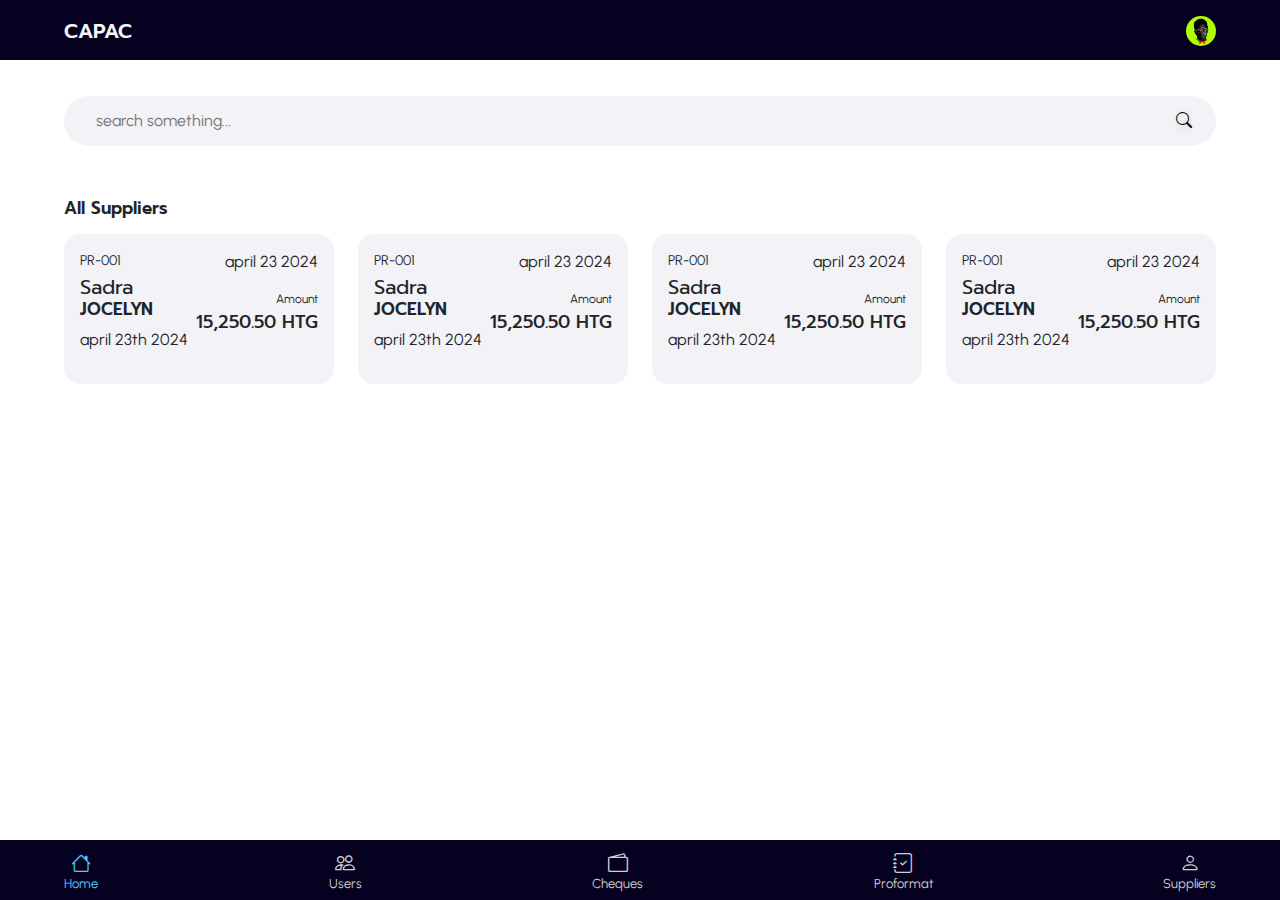
==== html/cheque.html @ 7c979ce4 "Setup the foundation" ====
<!DOCTYPE html>
<html lang="en">
<head>
    <meta charset="UTF-8">
    <meta name="viewport" content="width=device-width, initial-scale=1.0">
    <title>Home</title>
    <!-- Include custom css -->
    <link rel="stylesheet" href="../css/main.css">
    <!-- Css link / Google Font Prompt and Urbanist -->
    <link rel="preconnect" href="https://fonts.googleapis.com">
    <link rel="preconnect" href="https://fonts.gstatic.com" crossorigin>
    <link href="https://fonts.googleapis.com/css2?family=Prompt:wght@100;300;400;500;600;700;800;900&family=Urbanist:ital,wght@0,100..900;1,100..900&display=swap" rel="stylesheet">

    <!-- Include BootStrap -->
    <link href="https://cdn.jsdelivr.net/npm/bootstrap@5.3.3/dist/css/bootstrap.min.css" rel="stylesheet" integrity="sha384-QWTKZyjpPEjISv5WaRU9OFeRpok6YctnYmDr5pNlyT2bRjXh0JMhjY6hW+ALEwIH" crossorigin="anonymous">

    <!-- Import Icons -->
    <link rel="stylesheet" href="https://cdn.jsdelivr.net/npm/bootstrap-icons@1.11.3/font/bootstrap-icons.min.css">
</head>
<body>

    <div class="main-menu bg-dark-2 fixed-bottom">
       <div class="mobile--content mx-auto">
            <div class="d-flex justify-content-between align-items-center">
                <a class="navigation active white-4 d-flex justify-content-center align-items-center flex-column" href="../index.html">
                    <i class="bi bi-house"></i>
                    <span class="">Home</span>
                </a>
                <a class="navigation white-4 d-flex justify-content-center align-items-center flex-column" href="users.html">
                    <i class="bi bi-people"></i>
                    <span class="">Users</span>
                </a>
                <a class="navigation white-4 d-flex justify-content-center align-items-center flex-column" href="cheque.html">
                    <i class="bi bi-wallet2"></i>
                    <span class="">Cheques</span>
                </a>
                <a class="navigation white-4 d-flex justify-content-center align-items-center flex-column" href="proformat.html">
                    <i class="bi bi-journal-check"></i>
                    <span class="">Proformat</span>
                </a>
                <a class="navigation white-4 d-flex justify-content-center align-items-center flex-column" href="#">
                    <i class="bi bi-person"></i>
                    <span class="">Suppliers</span>
                </a>
            
            </div>
       </div>
    </div>
    <header class="bg-dark-2 fixed-top">
        <div class="mobile--content mx-auto">
            <div class="d-flex justify-content-between align-items-center">
                <div class="logo">
                    <span class="fs-20 prompt-semibold white-1">CAPAC</span>
                </div>
                <div class=" profile rounded-circle bg-blue overflow-hidden">
                    <img src="../img/prodile.jpg" alt="" srcset="" class="img-fluid w-100 h-100">
                </div>
            </div>
        </div>
    </header>
    <div class="section">
        <div class="w-90 mx-auto py-5">
           <form action="" method="get" class="search d-flex justify-content-between align-items-center rounded-50 bg-gray-2 px-4">
            <input type="text" name="" id="" placeholder="search something..." class="px-2 bg-gray-2">
            <button type="button"><i class="bi bi-search fs-16 fw-bold"></i></button>
           </form>
        </div>
    </div>
    <div>
        <div class="section mb-3">
            <div class="w-90 mx-auto py-1">
                <div class="d-flex justify-content-between align-items-center mb-2">
                    <h6 class="fs-17 prompt-semibold">All Suppliers</h6>
                </div>
                <div class="row">
                    <div class="col">
                        <div class="cheque bg-gray-2 p-16 d-flex justify-content-between rounded-16 mb-2">
                            <div class="">
                                <p class="fs-14 mb-1">PR-001</p>
                                 <h5 class="prompt-regular mb-0">Sadra</h5>
                                 <h5 class="prompt-semibold fs-17 text-uppercase mb-2">JOCELYN</h5>
                                 <p>april 23th 2024</p>
                            </div>
                            <div class=" text-end">
                                <p >april 23 2024</p>
                                <p class="fs-12 mb-1 text-end">Amount</p>
                                <h4 class="fs-18 prompt-medium text-end">15,250.50 HTG</h4>
                            </div>
                        </div>
                    </div>
                    <div class="col">
                        <div class="cheque bg-gray-2 p-16 d-flex justify-content-between rounded-16 mb-2">
                            <div class="">
                                <p class="fs-14 mb-1">PR-001</p>
                                 <h5 class="prompt-regular mb-0">Sadra</h5>
                                 <h5 class="prompt-semibold fs-17 text-uppercase mb-2">JOCELYN</h5>
                                 <p>april 23th 2024</p>
                            </div>
                            <div class=" text-end">
                                <p >april 23 2024</p>
                                <p class="fs-12 mb-1 text-end">Amount</p>
                                <h4 class="fs-18 prompt-medium text-end">15,250.50 HTG</h4>
                            </div>
                        </div>
                    </div>
                    <div class="col">
                        <div class="cheque bg-gray-2 p-16 d-flex justify-content-between rounded-16 mb-2">
                            <div class="">
                                <p class="fs-14 mb-1">PR-001</p>
                                 <h5 class="prompt-regular mb-0">Sadra</h5>
                                 <h5 class="prompt-semibold fs-17 text-uppercase mb-2">JOCELYN</h5>
                                 <p>april 23th 2024</p>
                            </div>
                            <div class=" text-end">
                                <p >april 23 2024</p>
                                <p class="fs-12 mb-1 text-end">Amount</p>
                                <h4 class="fs-18 prompt-medium text-end">15,250.50 HTG</h4>
                            </div>
                        </div>
                    </div>
                    <div class="col">
                        <div class="cheque bg-gray-2 p-16 d-flex justify-content-between rounded-16 mb-2">
                            <div class="">
                                <p class="fs-14 mb-1">PR-001</p>
                                 <h5 class="prompt-regular mb-0">Sadra</h5>
                                 <h5 class="prompt-semibold fs-17 text-uppercase mb-2">JOCELYN</h5>
                                 <p>april 23th 2024</p>
                            </div>
                            <div class=" text-end">
                                <p >april 23 2024</p>
                                <p class="fs-12 mb-1 text-end">Amount</p>
                                <h4 class="fs-18 prompt-medium text-end">15,250.50 HTG</h4>
                            </div>
                        </div>
                    </div>
                </div>
    
                <div class="section"></div>
                
            </div>
        </div>
       
       
    </div>

   

   
    <!--Include JS Icons -->
    
    <!-- Include JS BootStrap -->
    <script src="https://cdn.jsdelivr.net/npm/bootstrap@5.3.3/dist/js/bootstrap.min.js" integrity="sha384-0pUGZvbkm6XF6gxjEnlmuGrJXVbNuzT9qBBavbLwCsOGabYfZo0T0to5eqruptLy" crossorigin="anonymous"></script>
    
</body>
</html>
---- css/main.css ----
/* import all css file */
@import url(font.css);
@import url(utilities.css);

*{
    margin: 0;
    padding: 0;
}
a {
    text-decoration: none !important;
}
input{
    border: none !important;
    font-size: 1rem;
}
input:focus{
    border: none !important;
    box-shadow: none !important;
}

button{
    border: none !important;
}
body{
    font-family: "urbanist", sans-serif !important;
    font-weight: 400;
    font-style: normal;
}
/* navigation */
.main-menu{
    width: 100%;
    height: 60px;
}

.navigation .bi{
    font-size: 20px;
    margin-bottom: -4px;
}

.navigation span{
    font-size: 13px;
}

.navigation.active{
    color: #48CEFF !important;
}

/* header */
header{
    height: 60px;
    padding: 8px 0;
}
.logo{
    width: 60px;
    height: 30px;
}
.profile{
    width: 30px;
    height: 30px;
}
header + .section {
    margin-top: 3rem;
  }

div:last-of-type .section{
    margin-bottom: 70px;
}
/* login Form */
.form-login{
    padding: 80px 0px !important;
}
.img-log{
    width: 175px;
    height: 175px;
}

/*  */
.box{
    width: 106px;
    height: 45px;
}
.bt-badge{
    height: 32px;
    padding: 6px 8px;
}

.search{
    height: 50px;
}

.user-img{
    height: 50px;
    width: 50px;
}

.profile-box{
    border-radius: 2.5rem 2.5rem 0 0;
    padding: 3rem 0 3rem 0 ;
}
.section-link{
    padding: 1.5rem 0 1.5rem 0 ;
    margin-bottom: 100px;
}
.user-p{
    width: 100px;
    height: 100px;
}
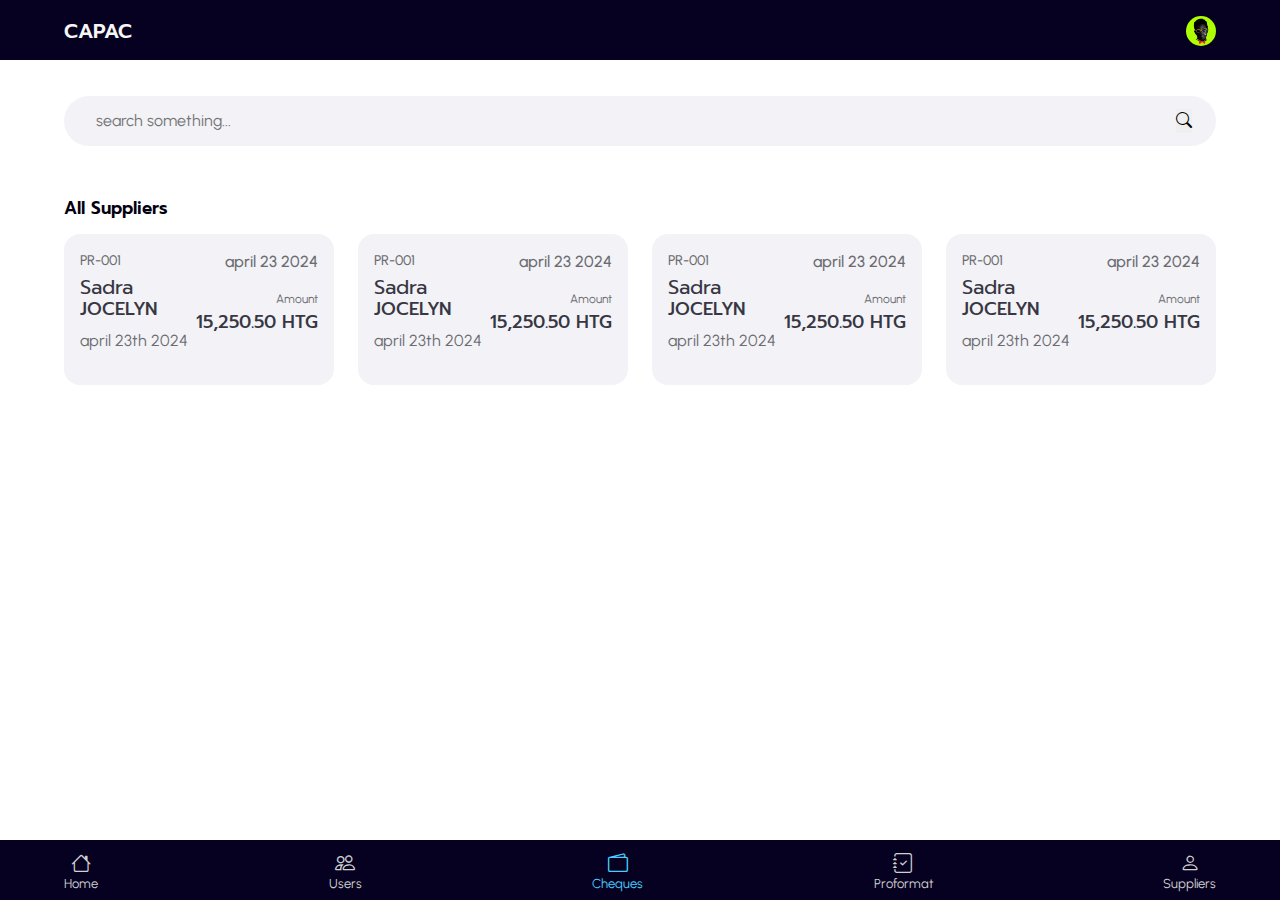
==== commit 78ff289d: "Add js event" ====
--- a/html/cheque.html
+++ b/html/cheque.html
@@ -22,7 +22,7 @@
     <div class="main-menu bg-dark-2 fixed-bottom">
        <div class="mobile--content mx-auto">
             <div class="d-flex justify-content-between align-items-center">
-                <a class="navigation active white-4 d-flex justify-content-center align-items-center flex-column" href="../index.html">
+                <a class="navigation white-4 d-flex justify-content-center align-items-center flex-column" href="home.html">
                     <i class="bi bi-house"></i>
                     <span class="">Home</span>
                 </a>
@@ -30,7 +30,7 @@
                     <i class="bi bi-people"></i>
                     <span class="">Users</span>
                 </a>
-                <a class="navigation white-4 d-flex justify-content-center align-items-center flex-column" href="cheque.html">
+                <a class="navigation active white-4 d-flex justify-content-center align-items-center flex-column" href="#">
                     <i class="bi bi-wallet2"></i>
                     <span class="">Cheques</span>
                 </a>
@@ -38,7 +38,7 @@
                     <i class="bi bi-journal-check"></i>
                     <span class="">Proformat</span>
                 </a>
-                <a class="navigation white-4 d-flex justify-content-center align-items-center flex-column" href="#">
+                <a class="navigation white-4 d-flex justify-content-center align-items-center flex-column" href="supplier.html">
                     <i class="bi bi-person"></i>
                     <span class="">Suppliers</span>
                 </a>
@@ -49,12 +49,12 @@
     <header class="bg-dark-2 fixed-top">
         <div class="mobile--content mx-auto">
             <div class="d-flex justify-content-between align-items-center">
-                <div class="logo">
+                <a class="logo" href="../index.html">
                     <span class="fs-20 prompt-semibold white-1">CAPAC</span>
-                </div>
-                <div class=" profile rounded-circle bg-blue overflow-hidden">
+                </a>
+                <a class=" profile rounded-circle bg-blue overflow-hidden" href="../html/profile.html">
                     <img src="../img/prodile.jpg" alt="" srcset="" class="img-fluid w-100 h-100">
-                </div>
+                </a>
             </div>
         </div>
     </header>
@@ -76,60 +76,60 @@
                     <div class="col">
                         <div class="cheque bg-gray-2 p-16 d-flex justify-content-between rounded-16 mb-2">
                             <div class="">
-                                <p class="fs-14 mb-1">PR-001</p>
-                                 <h5 class="prompt-regular mb-0">Sadra</h5>
-                                 <h5 class="prompt-semibold fs-17 text-uppercase mb-2">JOCELYN</h5>
-                                 <p>april 23th 2024</p>
+                                <p class="fs-14 mb-1 urbanist-medium gray-3">PR-001</p>
+                                 <h5 class="prompt-regular mb-0 darkGray-4">Sadra</h5>
+                                 <h5 class="prompt-medium fs-18 text-uppercase mb-2 darkGray-4">JOCELYN</h5>
+                                 <p class="gray-3">april 23th 2024</p>
                             </div>
                             <div class=" text-end">
-                                <p >april 23 2024</p>
-                                <p class="fs-12 mb-1 text-end">Amount</p>
-                                <h4 class="fs-18 prompt-medium text-end">15,250.50 HTG</h4>
+                                <p class="gray-3 urbanist-medium">april 23 2024</p>
+                                <p class="fs-12 mb-1 text-end gray-3">Amount</p>
+                                <h4 class="fs-18 prompt-medium text-end darkGray-4">15,250.50 HTG</h4>
                             </div>
                         </div>
                     </div>
                     <div class="col">
                         <div class="cheque bg-gray-2 p-16 d-flex justify-content-between rounded-16 mb-2">
                             <div class="">
-                                <p class="fs-14 mb-1">PR-001</p>
-                                 <h5 class="prompt-regular mb-0">Sadra</h5>
-                                 <h5 class="prompt-semibold fs-17 text-uppercase mb-2">JOCELYN</h5>
-                                 <p>april 23th 2024</p>
+                                <p class="fs-14 mb-1 urbanist-medium gray-3">PR-001</p>
+                                <h5 class="prompt-regular mb-0 darkGray-4">Sadra</h5>
+                                <h5 class="prompt-medium fs-18 text-uppercase mb-2 darkGray-4">JOCELYN</h5>
+                                <p class="gray-3">april 23th 2024</p>
                             </div>
                             <div class=" text-end">
-                                <p >april 23 2024</p>
-                                <p class="fs-12 mb-1 text-end">Amount</p>
-                                <h4 class="fs-18 prompt-medium text-end">15,250.50 HTG</h4>
+                                <p class="gray-3 urbanist-medium">april 23 2024</p>
+                                <p class="fs-12 mb-1 text-end gray-3">Amount</p>
+                                <h4 class="fs-18 prompt-medium text-end darkGray-4">15,250.50 HTG</h4>
                             </div>
                         </div>
                     </div>
                     <div class="col">
                         <div class="cheque bg-gray-2 p-16 d-flex justify-content-between rounded-16 mb-2">
                             <div class="">
-                                <p class="fs-14 mb-1">PR-001</p>
-                                 <h5 class="prompt-regular mb-0">Sadra</h5>
-                                 <h5 class="prompt-semibold fs-17 text-uppercase mb-2">JOCELYN</h5>
-                                 <p>april 23th 2024</p>
+                                <p class="fs-14 mb-1 urbanist-medium gray-3">PR-001</p>
+                                <h5 class="prompt-regular mb-0 darkGray-4">Sadra</h5>
+                                <h5 class="prompt-medium fs-18 text-uppercase mb-2 darkGray-4">JOCELYN</h5>
+                                <p class="gray-3">april 23th 2024</p>
                             </div>
                             <div class=" text-end">
-                                <p >april 23 2024</p>
-                                <p class="fs-12 mb-1 text-end">Amount</p>
-                                <h4 class="fs-18 prompt-medium text-end">15,250.50 HTG</h4>
+                                <p class="gray-3 urbanist-medium">april 23 2024</p>
+                                <p class="fs-12 mb-1 text-end gray-3">Amount</p>
+                                <h4 class="fs-18 prompt-medium text-end darkGray-4">15,250.50 HTG</h4>
                             </div>
                         </div>
                     </div>
                     <div class="col">
                         <div class="cheque bg-gray-2 p-16 d-flex justify-content-between rounded-16 mb-2">
                             <div class="">
-                                <p class="fs-14 mb-1">PR-001</p>
-                                 <h5 class="prompt-regular mb-0">Sadra</h5>
-                                 <h5 class="prompt-semibold fs-17 text-uppercase mb-2">JOCELYN</h5>
-                                 <p>april 23th 2024</p>
+                                <p class="fs-14 mb-1 urbanist-medium gray-3">PR-001</p>
+                                <h5 class="prompt-regular mb-0 darkGray-4">Sadra</h5>
+                                <h5 class="prompt-medium fs-18 text-uppercase mb-2 darkGray-4">JOCELYN</h5>
+                                <p class="gray-3">april 23th 2024</p>
                             </div>
                             <div class=" text-end">
-                                <p >april 23 2024</p>
-                                <p class="fs-12 mb-1 text-end">Amount</p>
-                                <h4 class="fs-18 prompt-medium text-end">15,250.50 HTG</h4>
+                                <p class="gray-3 urbanist-medium">april 23 2024</p>
+                                <p class="fs-12 mb-1 text-end gray-3">Amount</p>
+                                <h4 class="fs-18 prompt-medium text-end darkGray-4">15,250.50 HTG</h4>
                             </div>
                         </div>
                     </div>
@@ -143,7 +143,7 @@
        
     </div>
 
-   
+    
 
    
     <!--Include JS Icons -->
--- a/css/main.css
+++ b/css/main.css
@@ -26,6 +26,7 @@
     font-family: "urbanist", sans-serif !important;
     font-weight: 400;
     font-style: normal;
+    color: #020010 !important;
 }
 /* navigation */
 .main-menu{
@@ -95,14 +96,36 @@
 }
 
 .profile-box{
-    border-radius: 2.5rem 2.5rem 0 0;
+    border-radius: 2.5rem;
     padding: 3rem 0 3rem 0 ;
 }
 .section-link{
-    padding: 1.5rem 0 1.5rem 0 ;
-    margin-bottom: 100px;
+    padding: 1rem 0 1rem 0 ;
+    margin-bottom: 60px;
 }
 .user-p{
     width: 100px;
     height: 100px;
 }
+/* table */
+
+
+/* .accorddion {
+    border: 4px solid #fff;
+    background: linear-gradient(to right, #f6f9fd, #ffffff);
+  }
+  .accord-item {
+    animation: testim-show 0.5s ease-in-out forwards;
+  } */
+  .accordion-item {
+    animation: testim-show 0.5s ease-in-out forwards;
+  }
+
+  .accordion--item {
+    animation: testim-show 0.5s ease-in-out forwards;
+  }
+  
+  .hide {
+    display: none;
+    animation: testim-out 0.5s ease-in-out forwards;
+  }
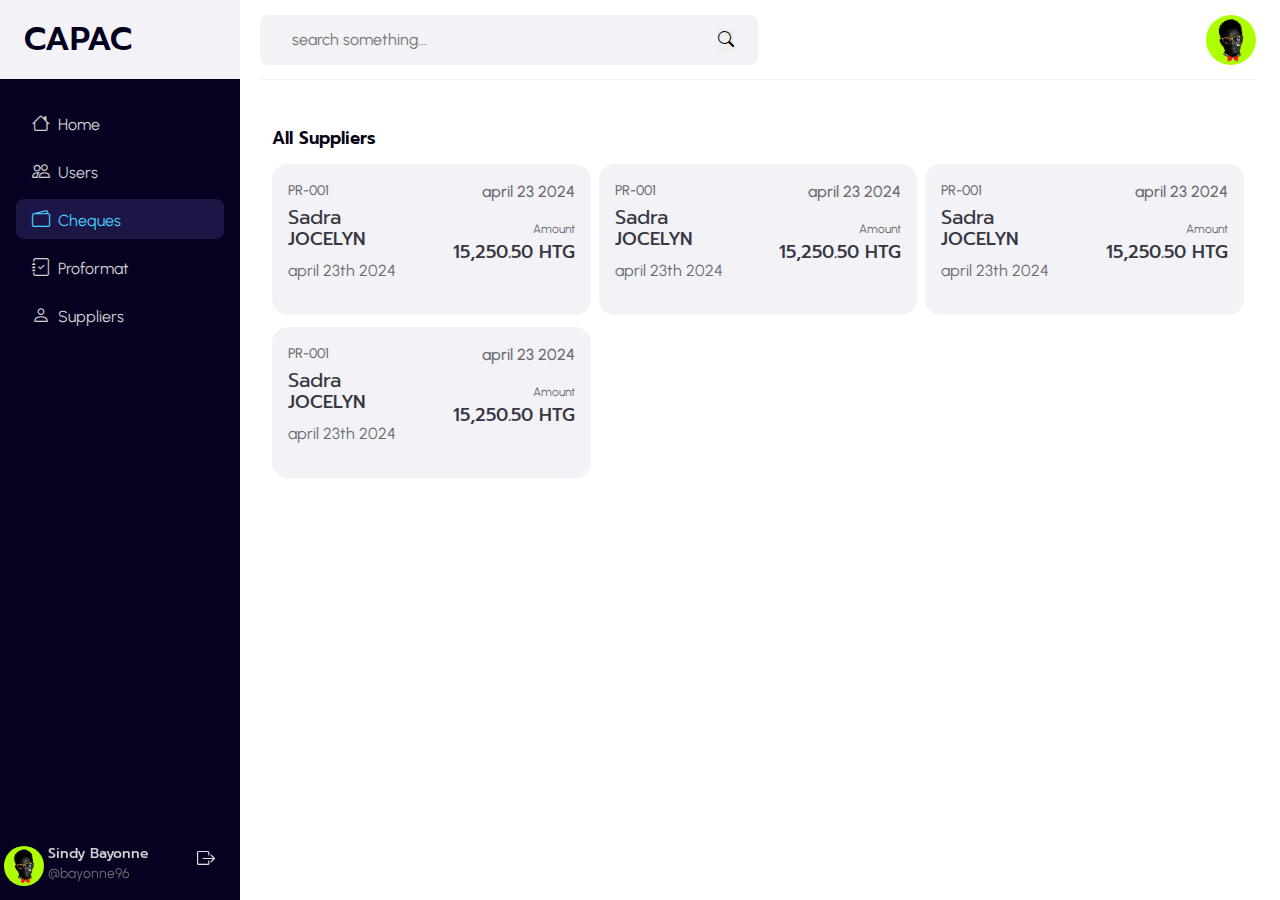
==== commit a316c6a2: "Implement web version" ====
--- a/html/cheque.html
+++ b/html/cheque.html
@@ -18,35 +18,154 @@
     <link rel="stylesheet" href="https://cdn.jsdelivr.net/npm/bootstrap-icons@1.11.3/font/bootstrap-icons.min.css">
 </head>
 <body>
+    <div class="main-body">
+        <div class="main-menu bg-dark-2  fixed-bottom">
+            <div class="logo bg-gray-2 w-100 middle-content mb-4">
+                <span class="prompt-semibold dark-1">CAPAC</span>
+            </div>
+            <div class="mobile--content mx-auto">
+                 <div class="d-flex justify-content-between align-items-center">
+                     <a class="navigation   white-4 d-flex justify-content-center align-items-center flex-column" href="#">
+                         <i class="bi bi-house"></i>
+                         <span class="">Home</span>
+                     </a>
+                     <a class="navigation white-4 d-flex justify-content-center align-items-center flex-column" href="users.html">
+                         <i class="bi bi-people"></i>
+                         <span class="">Users</span>
+                     </a>
+                     <a class="navigation active white-4 d-flex justify-content-center align-items-center flex-column" href="#">
+                         <i class="bi bi-wallet2"></i>
+                         <span class="">Cheques</span>
+                     </a>
+                     <a class="navigation white-4 d-flex justify-content-center align-items-center flex-column" href="proformat.html">
+                         <i class="bi bi-journal-check"></i>
+                         <span class="">Proformat</span>
+                     </a>
+                     <a class="navigation white-4 d-flex justify-content-center align-items-center flex-column" href="supplier.html">
+                         <i class="bi bi-person"></i>
+                         <span class="">Suppliers</span>
+                     </a>
+                 
+                 </div>
+            </div>
+          
+            <div class="web-profile d-flex  fixed-bottom gap-5">
+                <a href="profile.html">
+                    <div class="d-flex gap-1">
+                        <div class="web-pro-img rounded-circle overflow-hidden">
+                            <img src="../img/prodile.jpg" alt="" srcset="" class="w-100 h-100 img-fluid">
+                        </div>
+                        <div class="">
+                            <h4 class="fs-14 prompt-medium white-4 mb-0">Sindy Bayonne</h4>
+                            <p class="gray-3 fs-14">@bayonne96</p>
+                        </div>
+                    </div>
+                 </a>
+                <a href="../index.html" class="web-logout">
+                    <i class="bi bi-box-arrow-right white-3 fs-18"></i>
+                </a>
+            </div>
+        </div>
+        <div class="main-content w-100">
+            <div class="web-header w-100 d-flex justify-content-between align-items-center">
+                <form action="" method="get" class="search d-flex justify-content-between align-items-center rounded-8 bg-gray-2 px-4 w-50">
+                    <input type="text" name="" id="" placeholder="search something..." class="px-2 bg-gray-2">
+                    <button type="button"><i class="bi bi-search fs-16 fw-bold"></i></button>
+                </form>
+                <div class="d-flex align-items-center justify-content-center gap-1">
+                    <a href="profile.html">
+                        <div class="web-pro-img rounded-circle overflow-hidden">
+                            <img src="../img/prodile.jpg" alt="" srcset="" class="w-100 h-100 img-fluid">
+                        </div>
+                     </a>
+                    
+                </div>
 
-    <div class="main-menu bg-dark-2 fixed-bottom">
-       <div class="mobile--content mx-auto">
-            <div class="d-flex justify-content-between align-items-center">
-                <a class="navigation white-4 d-flex justify-content-center align-items-center flex-column" href="home.html">
-                    <i class="bi bi-house"></i>
-                    <span class="">Home</span>
-                </a>
-                <a class="navigation white-4 d-flex justify-content-center align-items-center flex-column" href="users.html">
-                    <i class="bi bi-people"></i>
-                    <span class="">Users</span>
-                </a>
-                <a class="navigation active white-4 d-flex justify-content-center align-items-center flex-column" href="#">
-                    <i class="bi bi-wallet2"></i>
-                    <span class="">Cheques</span>
-                </a>
-                <a class="navigation white-4 d-flex justify-content-center align-items-center flex-column" href="proformat.html">
-                    <i class="bi bi-journal-check"></i>
-                    <span class="">Proformat</span>
-                </a>
-                <a class="navigation white-4 d-flex justify-content-center align-items-center flex-column" href="supplier.html">
-                    <i class="bi bi-person"></i>
-                    <span class="">Suppliers</span>
-                </a>
-            
             </div>
-       </div>
+            <div class="section mobile-search">
+                <div class="w-90 mx-auto py-5">
+                   <form action="" method="get" class="search d-flex justify-content-between align-items-center rounded-50 bg-gray-2 px-4">
+                    <input type="text" name="" id="" placeholder="search something..." class="px-2 bg-gray-2">
+                    <button type="button"><i class="bi bi-search fs-16 fw-bold"></i></button>
+                   </form>
+                </div>
+            </div>
+            <div class="section mb-3">
+                <div class="container-fluid py-5">
+                    <div class="d-flex justify-content-between align-items-center mb-2">
+                        <h6 class="fs-17 prompt-semibold">All Suppliers</h6>
+                    </div>
+                    <div class="row gx-2 gy-1">
+                        <div class="col-sm-12 col-md-6 col-lg-4">
+                            <div class="cheque bg-gray-2 p-16 d-flex justify-content-between rounded-16 mb-2">
+                                <div class="">
+                                    <p class="fs-14 mb-1 urbanist-medium gray-3">PR-001</p>
+                                     <h5 class="prompt-regular mb-0 darkGray-4">Sadra</h5>
+                                     <h5 class="prompt-medium fs-18 text-uppercase mb-2 darkGray-4">JOCELYN</h5>
+                                     <p class="gray-3">april 23th 2024</p>
+                                </div>
+                                <div class=" text-end">
+                                    <p class="gray-3 urbanist-medium">april 23 2024</p>
+                                    <p class="fs-12 mb-1 text-end gray-3">Amount</p>
+                                    <h4 class="fs-18 prompt-medium text-end darkGray-4">15,250.50 HTG</h4>
+                                </div>
+                            </div>
+                        </div>
+                        <div class="col-sm-12 col-md-6 col-lg-4">
+                            <div class="cheque bg-gray-2 p-16 d-flex justify-content-between rounded-16 mb-2">
+                                <div class="">
+                                    <p class="fs-14 mb-1 urbanist-medium gray-3">PR-001</p>
+                                    <h5 class="prompt-regular mb-0 darkGray-4">Sadra</h5>
+                                    <h5 class="prompt-medium fs-18 text-uppercase mb-2 darkGray-4">JOCELYN</h5>
+                                    <p class="gray-3">april 23th 2024</p>
+                                </div>
+                                <div class=" text-end">
+                                    <p class="gray-3 urbanist-medium">april 23 2024</p>
+                                    <p class="fs-12 mb-1 text-end gray-3">Amount</p>
+                                    <h4 class="fs-18 prompt-medium text-end darkGray-4">15,250.50 HTG</h4>
+                                </div>
+                            </div>
+                        </div>
+                        <div class="col-sm-12 col-md-6 col-lg-4">
+                            <div class="cheque bg-gray-2 p-16 d-flex justify-content-between rounded-16 mb-2">
+                                <div class="">
+                                    <p class="fs-14 mb-1 urbanist-medium gray-3">PR-001</p>
+                                    <h5 class="prompt-regular mb-0 darkGray-4">Sadra</h5>
+                                    <h5 class="prompt-medium fs-18 text-uppercase mb-2 darkGray-4">JOCELYN</h5>
+                                    <p class="gray-3">april 23th 2024</p>
+                                </div>
+                                <div class=" text-end">
+                                    <p class="gray-3 urbanist-medium">april 23 2024</p>
+                                    <p class="fs-12 mb-1 text-end gray-3">Amount</p>
+                                    <h4 class="fs-18 prompt-medium text-end darkGray-4">15,250.50 HTG</h4>
+                                </div>
+                            </div>
+                        </div>
+                        <div class="col-sm-12 col-md-6 col-lg-4">
+                            <div class="cheque bg-gray-2 p-16 d-flex justify-content-between rounded-16 mb-2">
+                                <div class="">
+                                    <p class="fs-14 mb-1 urbanist-medium gray-3">PR-001</p>
+                                    <h5 class="prompt-regular mb-0 darkGray-4">Sadra</h5>
+                                    <h5 class="prompt-medium fs-18 text-uppercase mb-2 darkGray-4">JOCELYN</h5>
+                                    <p class="gray-3">april 23th 2024</p>
+                                </div>
+                                <div class=" text-end">
+                                    <p class="gray-3 urbanist-medium">april 23 2024</p>
+                                    <p class="fs-12 mb-1 text-end gray-3">Amount</p>
+                                    <h4 class="fs-18 prompt-medium text-end darkGray-4">15,250.50 HTG</h4>
+                                </div>
+                            </div>
+                        </div>
+                    </div>
+        
+                    <div class="section"></div>
+                    
+                </div>
+            </div>
+        </div>
     </div>
-    <header class="bg-dark-2 fixed-top">
+    
+    <header class="bg-dark-2 fixed-top mobile-header">
         <div class="mobile--content mx-auto">
             <div class="d-flex justify-content-between align-items-center">
                 <a class="logo" href="../index.html">
@@ -58,87 +177,8 @@
             </div>
         </div>
     </header>
-    <div class="section">
-        <div class="w-90 mx-auto py-5">
-           <form action="" method="get" class="search d-flex justify-content-between align-items-center rounded-50 bg-gray-2 px-4">
-            <input type="text" name="" id="" placeholder="search something..." class="px-2 bg-gray-2">
-            <button type="button"><i class="bi bi-search fs-16 fw-bold"></i></button>
-           </form>
-        </div>
-    </div>
-    <div>
-        <div class="section mb-3">
-            <div class="w-90 mx-auto py-1">
-                <div class="d-flex justify-content-between align-items-center mb-2">
-                    <h6 class="fs-17 prompt-semibold">All Suppliers</h6>
-                </div>
-                <div class="row">
-                    <div class="col">
-                        <div class="cheque bg-gray-2 p-16 d-flex justify-content-between rounded-16 mb-2">
-                            <div class="">
-                                <p class="fs-14 mb-1 urbanist-medium gray-3">PR-001</p>
-                                 <h5 class="prompt-regular mb-0 darkGray-4">Sadra</h5>
-                                 <h5 class="prompt-medium fs-18 text-uppercase mb-2 darkGray-4">JOCELYN</h5>
-                                 <p class="gray-3">april 23th 2024</p>
-                            </div>
-                            <div class=" text-end">
-                                <p class="gray-3 urbanist-medium">april 23 2024</p>
-                                <p class="fs-12 mb-1 text-end gray-3">Amount</p>
-                                <h4 class="fs-18 prompt-medium text-end darkGray-4">15,250.50 HTG</h4>
-                            </div>
-                        </div>
-                    </div>
-                    <div class="col">
-                        <div class="cheque bg-gray-2 p-16 d-flex justify-content-between rounded-16 mb-2">
-                            <div class="">
-                                <p class="fs-14 mb-1 urbanist-medium gray-3">PR-001</p>
-                                <h5 class="prompt-regular mb-0 darkGray-4">Sadra</h5>
-                                <h5 class="prompt-medium fs-18 text-uppercase mb-2 darkGray-4">JOCELYN</h5>
-                                <p class="gray-3">april 23th 2024</p>
-                            </div>
-                            <div class=" text-end">
-                                <p class="gray-3 urbanist-medium">april 23 2024</p>
-                                <p class="fs-12 mb-1 text-end gray-3">Amount</p>
-                                <h4 class="fs-18 prompt-medium text-end darkGray-4">15,250.50 HTG</h4>
-                            </div>
-                        </div>
-                    </div>
-                    <div class="col">
-                        <div class="cheque bg-gray-2 p-16 d-flex justify-content-between rounded-16 mb-2">
-                            <div class="">
-                                <p class="fs-14 mb-1 urbanist-medium gray-3">PR-001</p>
-                                <h5 class="prompt-regular mb-0 darkGray-4">Sadra</h5>
-                                <h5 class="prompt-medium fs-18 text-uppercase mb-2 darkGray-4">JOCELYN</h5>
-                                <p class="gray-3">april 23th 2024</p>
-                            </div>
-                            <div class=" text-end">
-                                <p class="gray-3 urbanist-medium">april 23 2024</p>
-                                <p class="fs-12 mb-1 text-end gray-3">Amount</p>
-                                <h4 class="fs-18 prompt-medium text-end darkGray-4">15,250.50 HTG</h4>
-                            </div>
-                        </div>
-                    </div>
-                    <div class="col">
-                        <div class="cheque bg-gray-2 p-16 d-flex justify-content-between rounded-16 mb-2">
-                            <div class="">
-                                <p class="fs-14 mb-1 urbanist-medium gray-3">PR-001</p>
-                                <h5 class="prompt-regular mb-0 darkGray-4">Sadra</h5>
-                                <h5 class="prompt-medium fs-18 text-uppercase mb-2 darkGray-4">JOCELYN</h5>
-                                <p class="gray-3">april 23th 2024</p>
-                            </div>
-                            <div class=" text-end">
-                                <p class="gray-3 urbanist-medium">april 23 2024</p>
-                                <p class="fs-12 mb-1 text-end gray-3">Amount</p>
-                                <h4 class="fs-18 prompt-medium text-end darkGray-4">15,250.50 HTG</h4>
-                            </div>
-                        </div>
-                    </div>
-                </div>
-    
-                <div class="section"></div>
-                
-            </div>
-        </div>
+   
+   
        
        
     </div>
--- a/css/main.css
+++ b/css/main.css
@@ -2,6 +2,7 @@
 /* import all css file */
 @import url(font.css);
 @import url(utilities.css);
+@import url(web.css);
 
 *{
     margin: 0;
@@ -49,7 +50,6 @@
 
 /* header */
 header{
-    height: 60px;
     padding: 8px 0;
 }
 .logo{
@@ -69,7 +69,7 @@
 }
 /* login Form */
 .form-login{
-    padding: 80px 0px !important;
+    padding: 60px 0px !important;
 }
 .img-log{
     width: 175px;
@@ -108,7 +108,10 @@
     height: 100px;
 }
 /* table */
-
+table tbody tr td{
+    color: #6C6C70 !important;
+    font-size: 0.875rem;
+}
 
 /* .accorddion {
     border: 4px solid #fff;
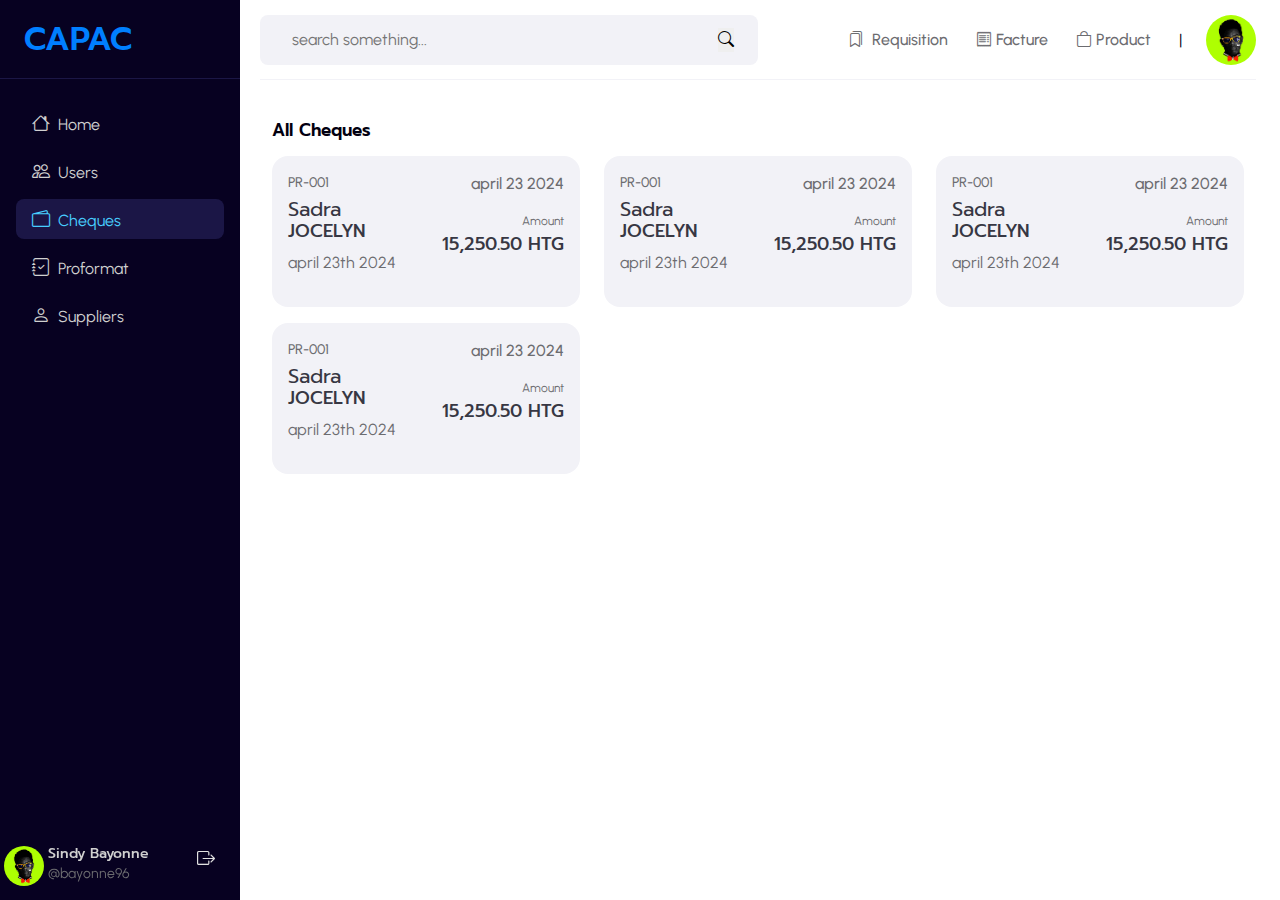
==== commit 5f608efb: "fixed responsive issue and adding some new page like requisition, receipt and product" ====
--- a/html/cheque.html
+++ b/html/cheque.html
@@ -20,8 +20,10 @@
 <body>
     <div class="main-body">
         <div class="main-menu bg-dark-2  fixed-bottom">
-            <div class="logo bg-gray-2 w-100 middle-content mb-4">
-                <span class="prompt-semibold dark-1">CAPAC</span>
+            <div class="logo bg-dark-2 w-100 middle-content mb-4">
+                <a href="home.html">
+                    <span class="prompt-semibold blue">CAPAC</span>
+                </a>
             </div>
             <div class="mobile--content mx-auto">
                  <div class="d-flex justify-content-between align-items-center">
@@ -72,7 +74,12 @@
                     <input type="text" name="" id="" placeholder="search something..." class="px-2 bg-gray-2">
                     <button type="button"><i class="bi bi-search fs-16 fw-bold"></i></button>
                 </form>
-                <div class="d-flex align-items-center justify-content-center gap-1">
+                
+                <div class="d-flex align-items-center justify-content-center gap-4">
+                    <a href="requisition.html" class="gray-3 urbanist-medium other-link"><i class="bi bi-bookmarks"></i> <span class="mx-1">Requisition</span></a>
+                    <a href="receipt.html" class="gray-3 urbanist-medium other-link"><i class="bi bi-receipt"></i><spa class="mx-1">Facture</spa> </a>
+                    <a href="product.html" class="gray-3 urbanist-medium other-link"><i class="bi bi-bag"></i><span class="mx-1">Product</span> </a>
+                    <span>|</span>
                     <a href="profile.html">
                         <div class="web-pro-img rounded-circle overflow-hidden">
                             <img src="../img/prodile.jpg" alt="" srcset="" class="w-100 h-100 img-fluid">
@@ -83,19 +90,19 @@
 
             </div>
             <div class="section mobile-search">
-                <div class="w-90 mx-auto py-5">
+                <div class="container-fluid">
                    <form action="" method="get" class="search d-flex justify-content-between align-items-center rounded-50 bg-gray-2 px-4">
                     <input type="text" name="" id="" placeholder="search something..." class="px-2 bg-gray-2">
                     <button type="button"><i class="bi bi-search fs-16 fw-bold"></i></button>
                    </form>
                 </div>
             </div>
-            <div class="section mb-3">
-                <div class="container-fluid py-5">
+            <div class="section py-2">
+                <div class="container-fluid">
                     <div class="d-flex justify-content-between align-items-center mb-2">
-                        <h6 class="fs-17 prompt-semibold">All Suppliers</h6>
+                        <h6 class="fs-17 prompt-semibold">All Cheques</h6>
                     </div>
-                    <div class="row gx-2 gy-1">
+                    <div class="row gy-2">
                         <div class="col-sm-12 col-md-6 col-lg-4">
                             <div class="cheque bg-gray-2 p-16 d-flex justify-content-between rounded-16 mb-2">
                                 <div class="">
@@ -157,8 +164,6 @@
                             </div>
                         </div>
                     </div>
-        
-                    <div class="section"></div>
                     
                 </div>
             </div>
--- a/css/main.css
+++ b/css/main.css
@@ -10,6 +10,9 @@
 }
 a {
     text-decoration: none !important;
+}
+table tr td, table tr th{
+    background: none !important;
 }
 input{
     border: none !important;
@@ -48,6 +51,20 @@
     color: #48CEFF !important;
 }
 
+/* other link */
+.other-link{
+    transition: color .4s ease-in-out;
+}
+.other-link:hover{
+    color: #1eb0ff;
+}
+.other-link.active{
+    padding: 0.30rem 0.55rem;
+    border: 1px solid #48CEFF;
+    color: #48CEFF;
+    border-radius: 50px;
+}
+
 /* header */
 header{
     padding: 8px 0;
@@ -55,6 +72,7 @@
 .logo{
     width: 60px;
     height: 30px;
+    border-bottom: 1px solid rgba(27, 22, 70, 70) ;
 }
 .profile{
     width: 30px;
@@ -99,10 +117,7 @@
     border-radius: 2.5rem;
     padding: 3rem 0 3rem 0 ;
 }
-.section-link{
-    padding: 1rem 0 1rem 0 ;
-    margin-bottom: 60px;
-}
+
 .user-p{
     width: 100px;
     height: 100px;
@@ -113,13 +128,7 @@
     font-size: 0.875rem;
 }
 
-/* .accorddion {
-    border: 4px solid #fff;
-    background: linear-gradient(to right, #f6f9fd, #ffffff);
-  }
-  .accord-item {
-    animation: testim-show 0.5s ease-in-out forwards;
-  } */
+
   .accordion-item {
     animation: testim-show 0.5s ease-in-out forwards;
   }
@@ -132,3 +141,152 @@
     display: none;
     animation: testim-out 0.5s ease-in-out forwards;
   }
+
+:root {
+	--displacement: -0.1rem;
+	--tremble: -10deg;
+	--trembleF: 5deg;
+
+	--iPos: 50%;
+	--bPos: -75%;
+	--fPos: -50%;
+
+	--time: 430ms;
+}
+
+.switch {margin: auto; }
+
+.switch-wrapper {
+    position: relative;
+    display: flex;
+    align-items: center;
+    justify-content: center;
+    width: 4rem;
+    height: 2rem;
+    background: #D8D8DC;
+    border-radius: 99rem;
+    transform-origin: left center;
+    animation: checked__wrapper var(--time) ease-in forwards;
+}
+
+.switch-wrapper::before,
+.switch-wrapper::after {
+    content: "";
+    position: absolute;
+    width: 100%;
+    height: 100%;
+    border-radius: inherit;
+    transform-origin: inherit;
+    animation: inherit;
+    mix-blend-mode: inherit;
+}
+
+.switch-wrapper::before {
+    border-color:#fff;
+}
+
+.switch-wrapper::after {
+    border-color: none;
+}
+
+
+.switch-toggle {
+width: 1.5rem;
+height: 1.5rem;
+border-radius: 99rem;
+box-shadow: inset 0 0 0 2px #adadb5;
+transform-origin: inherit;
+animation: checked__toggle var(--time) ease-in forwards;
+}
+
+input:active + .switch-wrapper .switch-toggle {
+    width: 1.6rem;
+}
+
+input:checked +  .switch-wrapper {
+transform-origin: right center;
+animation-name: checked__wrapper--r;
+}
+
+input:checked + .switch-wrapper .switch-toggle {
+    background: #adadb5;
+    animation-name: checked__toggle--r;
+}
+
+@keyframes checked__wrapper {
+	0%,
+	45%,
+	100% {
+		transform: rotateY(0deg);
+	}
+	48% {
+		transform: translateX(var(--displacement));
+	}
+	55% {
+		transform: rotateZ(var(--displacement));
+	}
+
+	65% {
+		transform: rotateZ(var(--displacement));
+	}
+}
+
+@keyframes checked__wrapper--r {
+	0%,
+	45%,
+	100% {
+		transform: rotateY(0deg);
+	}
+	48% {
+		transform: translateX(calc(-1 * var(--displacement)));
+	}
+	55% {
+		transform: rotateZ(calc(-1 * var(--displacement)));
+	}
+
+	65% {
+		transform: rotateZ(calc(-1 * var(--displacement)));
+	}
+}
+
+@keyframes checked__toggle {
+	0% {
+		background: #D8D8DC;
+		transform: translateX(var(--iPos)) scale(1.25, 1);
+	}
+	45% {
+		background: #D8D8DC;
+		transform: translateX(var(--bPos)) scale(1, 1);
+	}
+	50% {
+		background: transparent;
+		transform: translateX(var(--bPos)) scale(0.5, 1.1);
+	}
+	65% {
+		transform: translateX(var(--bPos)) scale(1, 1);
+	}
+	100% {
+		transform: translateX(var(--fPos));
+	}
+}
+
+@keyframes checked__toggle--r {
+	0% {
+		background: transparent;
+		transform: translateX(calc(-1 * var(--iPos))) scale(1.25, 1);
+	}
+	45% {
+		background: transparent;
+		transform: translateX(calc(-1 * var(--bPos))) scale(1, 1);
+	}
+	50% {
+		background: #D8D8DC;
+		transform: translateX(calc(-1 * var(--bPos))) scale(0.5, 1.1);
+	}
+	65% {
+		transform: translateX(calc(-1 * var(--bPos))) scale(1, 1);
+	}
+	100% {
+		transform: translateX(calc(-1 * var(--fPos)));
+	}
+}
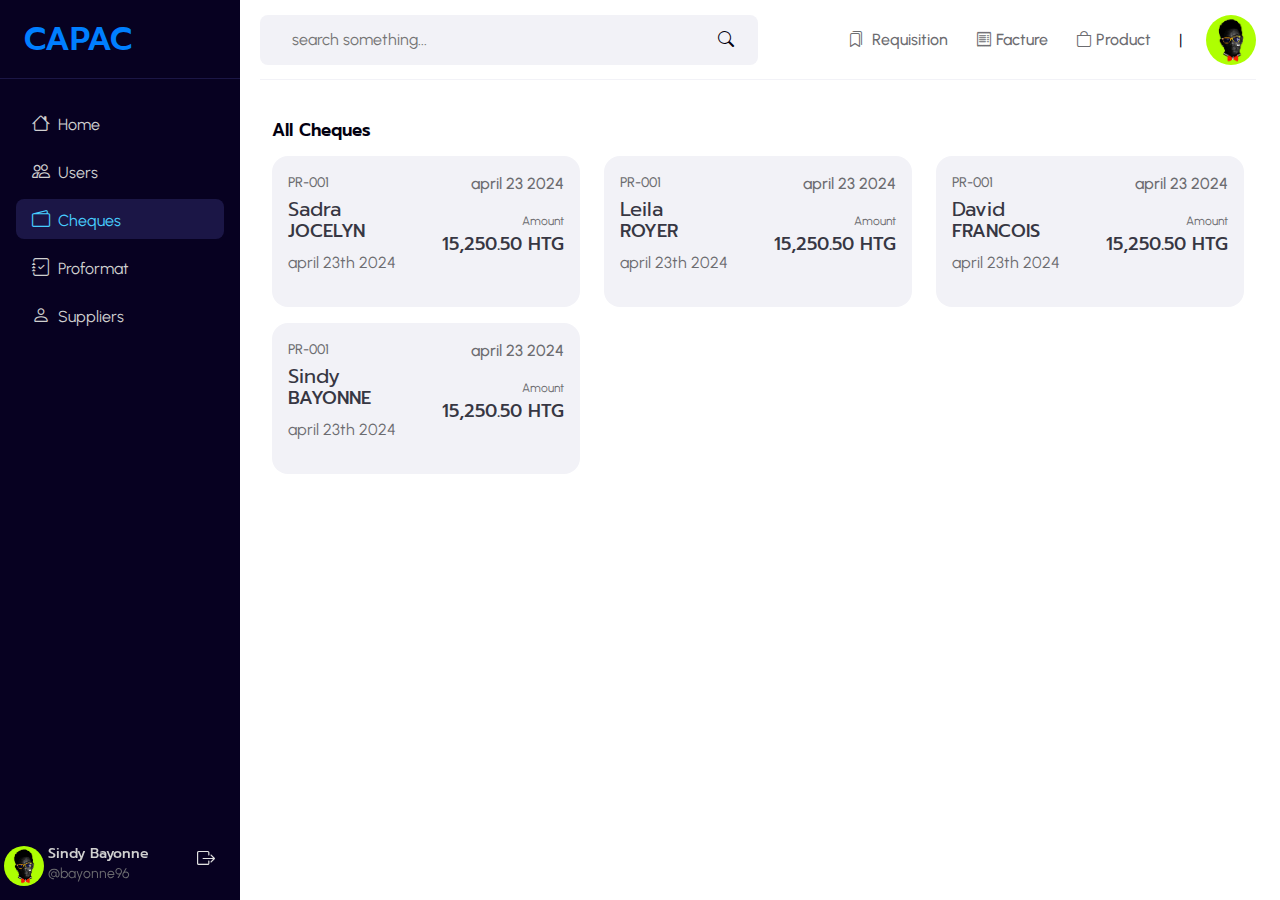
==== commit 4d1df77e: "Add filter Data" ====
--- a/html/cheque.html
+++ b/html/cheque.html
@@ -69,10 +69,43 @@
             </div>
         </div>
         <div class="main-content w-100">
+            <header class="bg-dark-2 fixed-top py-2 mobile-header">
+                <div class="container-fluid">
+                    <div class="d-flex justify-content-between align-items-center">
+                        <div class="d-flex align-items-center gap-2">
+                            <div class="_menu-container">
+                                 <div class="_menu">
+                                     <i class="bi bi-filter-left white-4 fs-28 "></i>
+                                 </div>
+                                 <div class="bg-gray-2 p-16 _menu-dropdown position-absolute  start-0 ">
+                                     <a class="_menu-item  gap-2 d-flex  align-items-center darkGray-4 px-2 py-2" href="requisition.html">
+                                         <i class="bi bi-bookmarks"></i> 
+                                         <span>Requisition</span>
+                                     </a>
+                                     <a class="_menu-item  gap-2 d-flex  align-items-center darkGray-4 px-2 py-2" href="receipt.html">
+                                         <i class="bi bi-receipt"></i>
+                                         <span>Receipts</span>
+                                     </a>
+                                     <a class="_menu-item  gap-2 d-flex  align-items-center darkGray-4 px-2 py-2" href="product.html">
+                                         <i class="bi bi-bag"></i>
+                                         <span>Products</span>
+                                     </a>
+                                 </div>
+                            </div>
+                             <a class="logo" href="home.html">
+                                 <span class="fs-20 prompt-semibold white-1">CAPAC</span>
+                             </a>
+                         </div>
+                        <a class=" profile rounded-circle bg-blue overflow-hidden" href="../html/profile.html">
+                            <img src="../img/prodile.jpg" alt="" srcset="" class="img-fluid w-100 h-100">
+                        </a>
+                    </div>
+                </div>
+            </header>
             <div class="web-header w-100 d-flex justify-content-between align-items-center">
-                <form action="" method="get" class="search d-flex justify-content-between align-items-center rounded-8 bg-gray-2 px-4 w-50">
-                    <input type="text" name="" id="" placeholder="search something..." class="px-2 bg-gray-2">
-                    <button type="button"><i class="bi bi-search fs-16 fw-bold"></i></button>
+                <form action="" method="get" class="search d-flex justify-content-between align-items-center rounded-8 bg-gray-2 px-4 w-50 gap-2">
+                    <input type="text" name="" id="" placeholder="search something..." class="px-2 bg-gray-2 filter-box">
+                    <div type="button" class="_send"><i class="bi bi-search fs-16 fw-bold icon"></i></div>
                 </form>
                 
                 <div class="d-flex align-items-center justify-content-center gap-4">
@@ -92,8 +125,8 @@
             <div class="section mobile-search">
                 <div class="container-fluid">
                    <form action="" method="get" class="search d-flex justify-content-between align-items-center rounded-50 bg-gray-2 px-4">
-                    <input type="text" name="" id="" placeholder="search something..." class="px-2 bg-gray-2">
-                    <button type="button"><i class="bi bi-search fs-16 fw-bold"></i></button>
+                    <input type="text" name="" id="" placeholder="search something..." class="px-2 bg-gray-2 filter-box">
+                    <div type="button" class="_send"><i class="bi bi-search fs-16 fw-bold"></i></div>
                    </form>
                 </div>
             </div>
@@ -102,13 +135,13 @@
                     <div class="d-flex justify-content-between align-items-center mb-2">
                         <h6 class="fs-17 prompt-semibold">All Cheques</h6>
                     </div>
-                    <div class="row gy-2">
-                        <div class="col-sm-12 col-md-6 col-lg-4">
-                            <div class="cheque bg-gray-2 p-16 d-flex justify-content-between rounded-16 mb-2">
-                                <div class="">
-                                    <p class="fs-14 mb-1 urbanist-medium gray-3">PR-001</p>
-                                     <h5 class="prompt-regular mb-0 darkGray-4">Sadra</h5>
-                                     <h5 class="prompt-medium fs-18 text-uppercase mb-2 darkGray-4">JOCELYN</h5>
+                    <div class="row gy-2 cheque-container">
+                        <div class="col-sm-12 col-md-6 col-lg-4">
+                            <div class="cheque bg-gray-2 p-16 d-flex justify-content-between rounded-16 mb-2">
+                                <div class="">
+                                    <p class="fs-14 mb-1 urbanist-medium gray-3">PR-001</p>
+                                     <h5 class="prompt-regular mb-0 darkGray-4 ch-fname">Sadra</h5>
+                                     <h5 class="prompt-medium fs-18 text-uppercase mb-2 darkGray-4 ch-lname">JOCELYN</h5>
                                      <p class="gray-3">april 23th 2024</p>
                                 </div>
                                 <div class=" text-end">
@@ -122,8 +155,8 @@
                             <div class="cheque bg-gray-2 p-16 d-flex justify-content-between rounded-16 mb-2">
                                 <div class="">
                                     <p class="fs-14 mb-1 urbanist-medium gray-3">PR-001</p>
-                                    <h5 class="prompt-regular mb-0 darkGray-4">Sadra</h5>
-                                    <h5 class="prompt-medium fs-18 text-uppercase mb-2 darkGray-4">JOCELYN</h5>
+                                    <h5 class="prompt-regular mb-0 darkGray-4 ch-fname">Leila</h5>
+                                    <h5 class="prompt-medium fs-18 text-uppercase mb-2 darkGray-4 ch-lname">Royer</h5>
                                     <p class="gray-3">april 23th 2024</p>
                                 </div>
                                 <div class=" text-end">
@@ -137,8 +170,8 @@
                             <div class="cheque bg-gray-2 p-16 d-flex justify-content-between rounded-16 mb-2">
                                 <div class="">
                                     <p class="fs-14 mb-1 urbanist-medium gray-3">PR-001</p>
-                                    <h5 class="prompt-regular mb-0 darkGray-4">Sadra</h5>
-                                    <h5 class="prompt-medium fs-18 text-uppercase mb-2 darkGray-4">JOCELYN</h5>
+                                    <h5 class="prompt-regular mb-0 darkGray-4 ch-fname">David</h5>
+                                    <h5 class="prompt-medium fs-18 text-uppercase mb-2 darkGray-4 ch-lname">Francois</h5>
                                     <p class="gray-3">april 23th 2024</p>
                                 </div>
                                 <div class=" text-end">
@@ -152,8 +185,8 @@
                             <div class="cheque bg-gray-2 p-16 d-flex justify-content-between rounded-16 mb-2">
                                 <div class="">
                                     <p class="fs-14 mb-1 urbanist-medium gray-3">PR-001</p>
-                                    <h5 class="prompt-regular mb-0 darkGray-4">Sadra</h5>
-                                    <h5 class="prompt-medium fs-18 text-uppercase mb-2 darkGray-4">JOCELYN</h5>
+                                    <h5 class="prompt-regular mb-0 darkGray-4 ch-fname">Sindy</h5>
+                                    <h5 class="prompt-medium fs-18 text-uppercase mb-2 darkGray-4 ch-lname">Bayonne</h5>
                                     <p class="gray-3">april 23th 2024</p>
                                 </div>
                                 <div class=" text-end">
@@ -163,6 +196,7 @@
                                 </div>
                             </div>
                         </div>
+                        <div class="display-search rounded-16 p-2"></div>
                     </div>
                     
                 </div>
@@ -170,18 +204,7 @@
         </div>
     </div>
     
-    <header class="bg-dark-2 fixed-top mobile-header">
-        <div class="mobile--content mx-auto">
-            <div class="d-flex justify-content-between align-items-center">
-                <a class="logo" href="../index.html">
-                    <span class="fs-20 prompt-semibold white-1">CAPAC</span>
-                </a>
-                <a class=" profile rounded-circle bg-blue overflow-hidden" href="../html/profile.html">
-                    <img src="../img/prodile.jpg" alt="" srcset="" class="img-fluid w-100 h-100">
-                </a>
-            </div>
-        </div>
-    </header>
+    
    
    
        
@@ -191,7 +214,9 @@
     
 
    
-    <!--Include JS Icons -->
+    <!--Include Custom JS -->
+    <script src="../js/script.js"></script>
+    <script src="../js/jquery.js"></script>
     
     <!-- Include JS BootStrap -->
     <script src="https://cdn.jsdelivr.net/npm/bootstrap@5.3.3/dist/js/bootstrap.min.js" integrity="sha384-0pUGZvbkm6XF6gxjEnlmuGrJXVbNuzT9qBBavbLwCsOGabYfZo0T0to5eqruptLy" crossorigin="anonymous"></script>
--- a/css/main.css
+++ b/css/main.css
@@ -17,11 +17,14 @@
 input{
     border: none !important;
     font-size: 1rem;
+    color: #6C6C70;
 }
 input:focus{
     border: none !important;
     box-shadow: none !important;
-}
+    outline: none !important;
+}
+
 
 button{
     border: none !important;
@@ -129,18 +132,59 @@
 }
 
 
-  .accordion-item {
+  .accordion-item,.accordion--item {
     animation: testim-show 0.5s ease-in-out forwards;
   }
 
-  .accordion--item {
-    animation: testim-show 0.5s ease-in-out forwards;
+  ._menu-dropdown{
+    animation: drop-show 0.5s ease-in-out forwards;
   }
   
   .hide {
     display: none;
     animation: testim-out 0.5s ease-in-out forwards;
   }
+  .proformat,.supplier,.cheque,.requisition,.receipt
+  {display: block !important;}
+  .proformat.hide,.supplier.hide,.cheque.hide,.requisition.hide, .receipt.hide
+  {display: none !important;}
+
+  ._menu-dropdown{
+    width: 12rem;
+    border-radius: 0 1rem 1rem 1rem;
+    margin-top: 0.6rem;
+  }
+  ._menu-dropdown ._menu-item {
+    cursor: pointer;
+  }
+  ._menu-dropdown ._menu-item .bi{
+    font-size: 20px;
+  }
+  ._menu-dropdown ._menu-item{
+    border-bottom: 0.05px solid #D8D8DC;
+  }
+  ._menu-dropdown ._menu-item span{
+    font-size: 1rem;
+}
+._menu-dropdown ._menu-item:last-child{
+    border-bottom: none;
+}
+
+
+/* Table Filter */
+.result tr[visible=false],
+.no-result {
+  display: none;
+}
+
+.result tr[visible=true] {
+  display: table-row;
+}
+
+
+/* .navigation.active{
+    color: #48CEFF !important;
+} */
 
 :root {
 	--displacement: -0.1rem;
@@ -213,80 +257,3 @@
     animation-name: checked__toggle--r;
 }
 
-@keyframes checked__wrapper {
-	0%,
-	45%,
-	100% {
-		transform: rotateY(0deg);
-	}
-	48% {
-		transform: translateX(var(--displacement));
-	}
-	55% {
-		transform: rotateZ(var(--displacement));
-	}
-
-	65% {
-		transform: rotateZ(var(--displacement));
-	}
-}
-
-@keyframes checked__wrapper--r {
-	0%,
-	45%,
-	100% {
-		transform: rotateY(0deg);
-	}
-	48% {
-		transform: translateX(calc(-1 * var(--displacement)));
-	}
-	55% {
-		transform: rotateZ(calc(-1 * var(--displacement)));
-	}
-
-	65% {
-		transform: rotateZ(calc(-1 * var(--displacement)));
-	}
-}
-
-@keyframes checked__toggle {
-	0% {
-		background: #D8D8DC;
-		transform: translateX(var(--iPos)) scale(1.25, 1);
-	}
-	45% {
-		background: #D8D8DC;
-		transform: translateX(var(--bPos)) scale(1, 1);
-	}
-	50% {
-		background: transparent;
-		transform: translateX(var(--bPos)) scale(0.5, 1.1);
-	}
-	65% {
-		transform: translateX(var(--bPos)) scale(1, 1);
-	}
-	100% {
-		transform: translateX(var(--fPos));
-	}
-}
-
-@keyframes checked__toggle--r {
-	0% {
-		background: transparent;
-		transform: translateX(calc(-1 * var(--iPos))) scale(1.25, 1);
-	}
-	45% {
-		background: transparent;
-		transform: translateX(calc(-1 * var(--bPos))) scale(1, 1);
-	}
-	50% {
-		background: #D8D8DC;
-		transform: translateX(calc(-1 * var(--bPos))) scale(0.5, 1.1);
-	}
-	65% {
-		transform: translateX(calc(-1 * var(--bPos))) scale(1, 1);
-	}
-	100% {
-		transform: translateX(calc(-1 * var(--fPos)));
-	}
-}
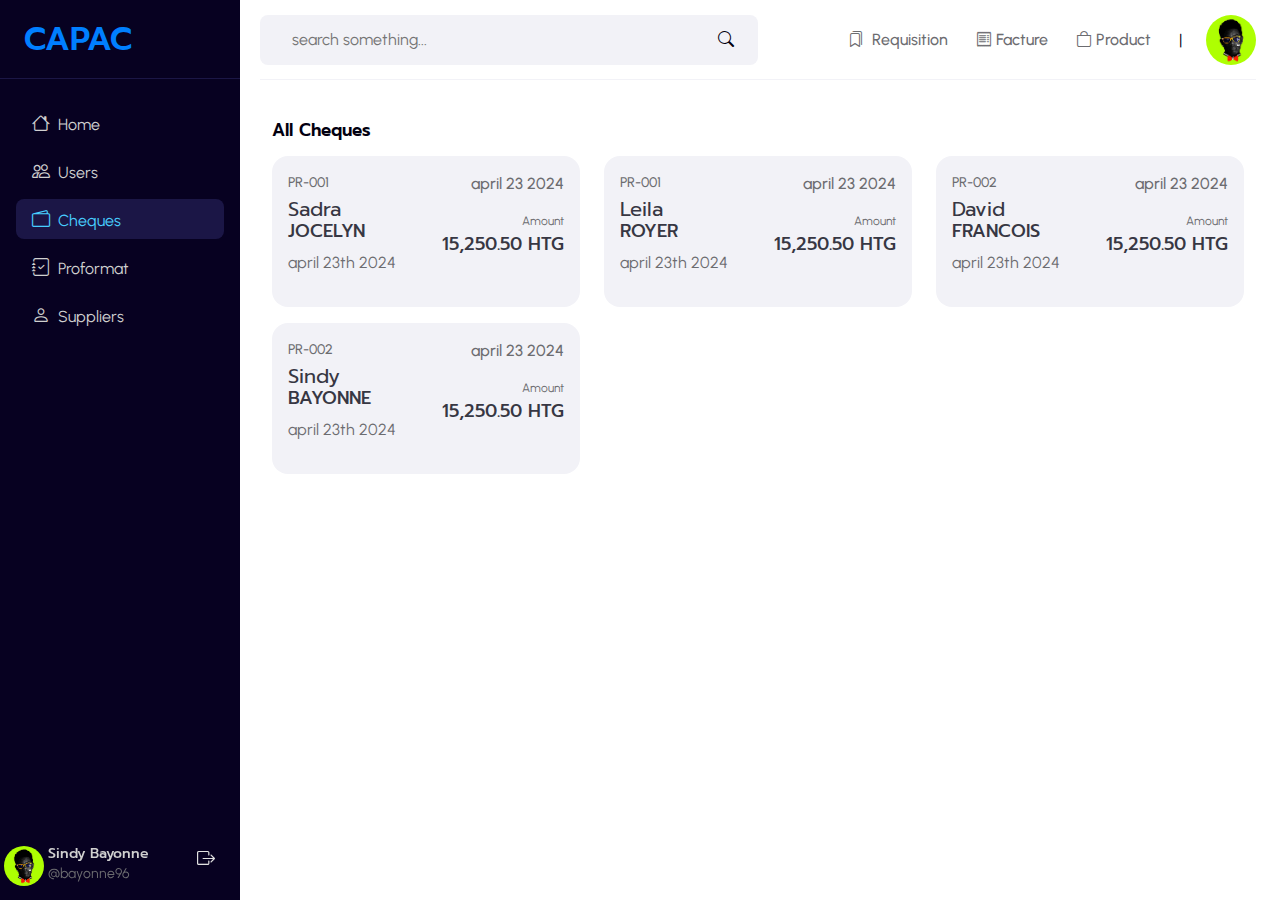
==== commit 13725076: "Fix fiter data issue" ====
--- a/html/cheque.html
+++ b/html/cheque.html
@@ -139,7 +139,7 @@
                         <div class="col-sm-12 col-md-6 col-lg-4">
                             <div class="cheque bg-gray-2 p-16 d-flex justify-content-between rounded-16 mb-2">
                                 <div class="">
-                                    <p class="fs-14 mb-1 urbanist-medium gray-3">PR-001</p>
+                                    <p class="fs-14 mb-1 urbanist-medium gray-3 ch-number">PR-001</p>
                                      <h5 class="prompt-regular mb-0 darkGray-4 ch-fname">Sadra</h5>
                                      <h5 class="prompt-medium fs-18 text-uppercase mb-2 darkGray-4 ch-lname">JOCELYN</h5>
                                      <p class="gray-3">april 23th 2024</p>
@@ -154,7 +154,7 @@
                         <div class="col-sm-12 col-md-6 col-lg-4">
                             <div class="cheque bg-gray-2 p-16 d-flex justify-content-between rounded-16 mb-2">
                                 <div class="">
-                                    <p class="fs-14 mb-1 urbanist-medium gray-3">PR-001</p>
+                                    <p class="fs-14 mb-1 urbanist-medium gray-3 ch-number">PR-001</p>
                                     <h5 class="prompt-regular mb-0 darkGray-4 ch-fname">Leila</h5>
                                     <h5 class="prompt-medium fs-18 text-uppercase mb-2 darkGray-4 ch-lname">Royer</h5>
                                     <p class="gray-3">april 23th 2024</p>
@@ -169,7 +169,7 @@
                         <div class="col-sm-12 col-md-6 col-lg-4">
                             <div class="cheque bg-gray-2 p-16 d-flex justify-content-between rounded-16 mb-2">
                                 <div class="">
-                                    <p class="fs-14 mb-1 urbanist-medium gray-3">PR-001</p>
+                                    <p class="fs-14 mb-1 urbanist-medium gray-3 ch-number">PR-002</p>
                                     <h5 class="prompt-regular mb-0 darkGray-4 ch-fname">David</h5>
                                     <h5 class="prompt-medium fs-18 text-uppercase mb-2 darkGray-4 ch-lname">Francois</h5>
                                     <p class="gray-3">april 23th 2024</p>
@@ -184,7 +184,7 @@
                         <div class="col-sm-12 col-md-6 col-lg-4">
                             <div class="cheque bg-gray-2 p-16 d-flex justify-content-between rounded-16 mb-2">
                                 <div class="">
-                                    <p class="fs-14 mb-1 urbanist-medium gray-3">PR-001</p>
+                                    <p class="fs-14 mb-1 urbanist-medium gray-3 ch-number">PR-002</p>
                                     <h5 class="prompt-regular mb-0 darkGray-4 ch-fname">Sindy</h5>
                                     <h5 class="prompt-medium fs-18 text-uppercase mb-2 darkGray-4 ch-lname">Bayonne</h5>
                                     <p class="gray-3">april 23th 2024</p>
